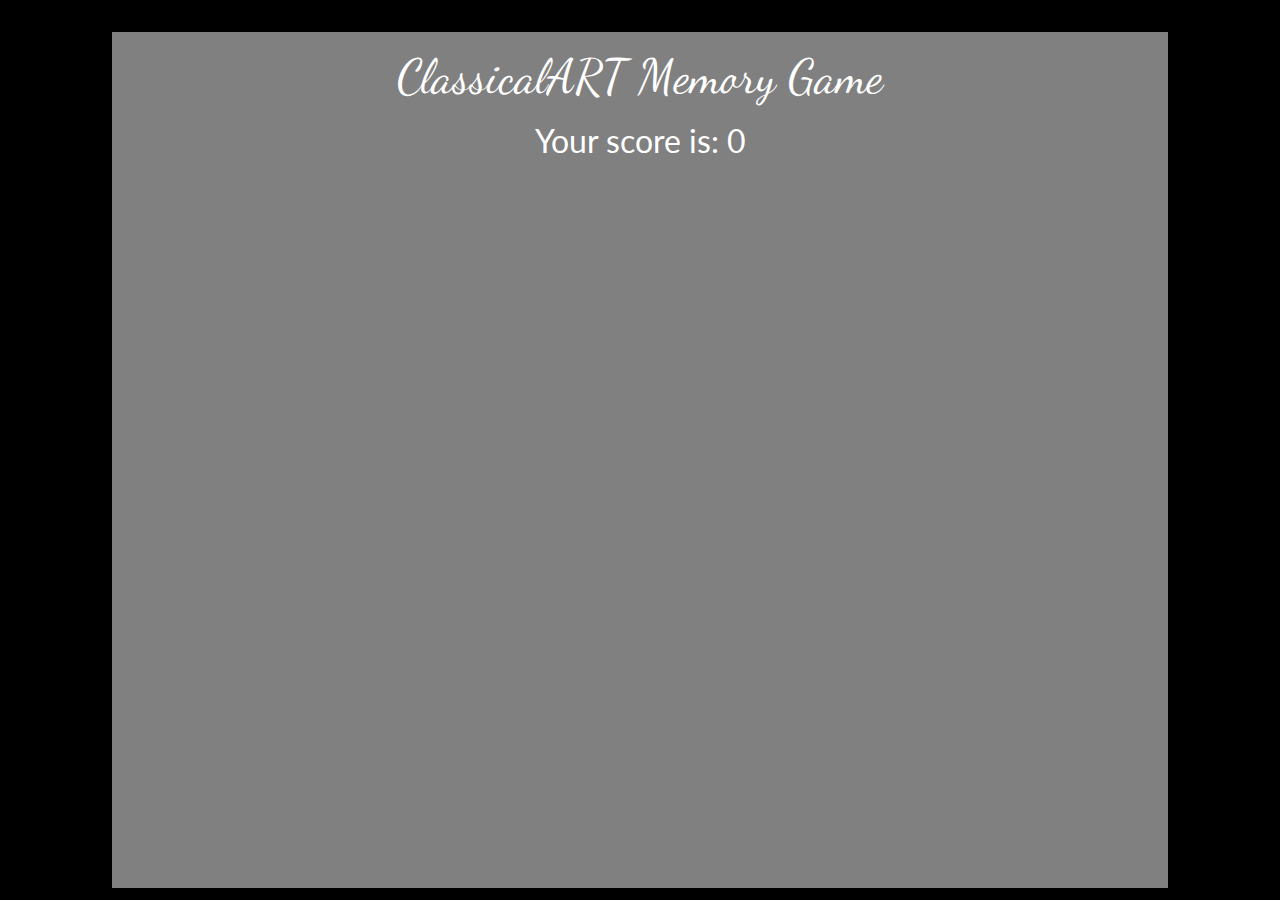
==== index.html @ 51e3afd7 "Grid for cards, no style vol2" ====
<!DOCTYPE html>
<html lang="en">
<head>
    <meta charset="UTF-8">
    <meta http-equiv="X-UA-Compatible" content="IE=edge">
    <meta name="viewport" content="width=device-width, initial-scale=1.0">
    <link rel="stylesheet" href="ClassArtMemGam.css">

<link rel="preconnect" href="https://fonts.googleapis.com">
<link rel="preconnect" href="https://fonts.gstatic.com" crossorigin>
<link
    href="https://fonts.googleapis.com/css2?family=Dancing+Script:wght@400;700&family=Josefin+Sans:wght@400;700&family=Lato:wght@400;700&display=swap"
    rel="stylesheet">

    <title>ClassicalART Memory Game</title>
</head>
<body>
    <main id="container">
    <header>
        <div id="title">ClassicalART Memory Game</div>
        <div id="score">Your score is: 0</div>
    </header>
        <article id="boardgame">
            <div class="card" id="one">
               
            </div>
            <div class="card" id="two">
               
            </div>
            <div class="card" id="three">
               
            </div>
            <div class="card" id="four">
                
            </div>
            <div class="card" id="five">
                
            </div>
            <div class="card" id="six">
            </div>
              
            <div class="card" id="seven"> 
              </div> 

            <div class="card" id="eight">
            </div>

            <div class="card" id="nine">
            </div>
            <div class="card" id="ten">
            </div>
            
            <div class="card" id="eleven">
            </div>
            
            <div class="card" id="twelve">
            </div>
            
        </article>
    </main>
    <coś tam>
</body>
</html>
---- ClassArtMemGam.css ----
body {
    color: white;
    background-color: black;
    font-family: 'Dancing Script', cursive;
    font-family: 'Josefin Sans', sans-serif;
    font-family: 'Lato', sans-serif;
    background-color: black;
}

main {
   margin-top:2rem;
    margin-right: auto;
   margin-left: auto;
    padding:1rem;
    width: 80vw;
    height: auto;
    display: flex;
    flex-direction: column;
    align-content: space-around;
    background-color: black;
    justify-content: center;
    background-color: grey;

}
  
#title {
font-family: 'Dancing Script', cursive;
    font-size: 3rem;
    margin-bottom: 1rem;
   text-align: center;
}

#score {
    font-size: 2rem;
    margin-bottom: 1rem;
    text-align: center;
}

#boardgame {
    width: 80%;
    height: auto;
    margin-left: auto;
    margin-right: auto;
    margin-bottom: 2rem;
    display:grid;
    grid-template-columns: repeat(4, 1fr);
    gap: 2rem;
    place-items: center;
    

}

.card {
    
    overflow: hidden;
    max-width: 300px;
    min-width: 200px;
    max-height: 200px;
    min-height: 200px;
    background-image: url("trianglify.png");
    background-size: cover;
    background-position: center;
    
    /* background-color: yellow; */
    /* background-image: url("card-img/zero.jpg"); */
    /* background-size: cover;
    background-position: center; */

}
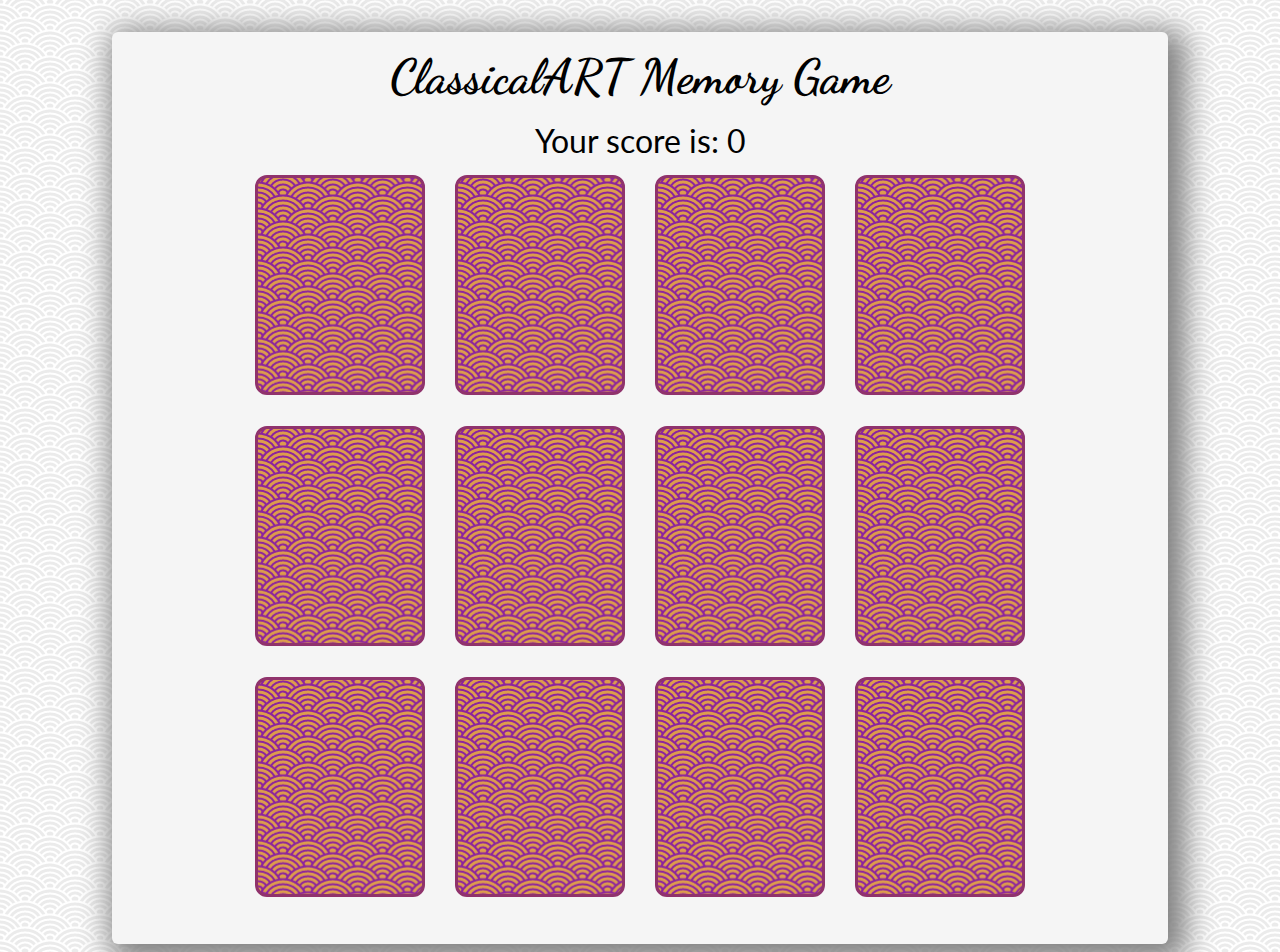
==== commit f6289cdc: "New better style" ====
--- a/index.html
+++ b/index.html
@@ -21,43 +21,22 @@
         <div id="score">Your score is: 0</div>
     </header>
         <article id="boardgame">
-            <div class="card" id="one">
-               
-            </div>
-            <div class="card" id="two">
-               
-            </div>
-            <div class="card" id="three">
-               
-            </div>
-            <div class="card" id="four">
-                
-            </div>
-            <div class="card" id="five">
-                
-            </div>
-            <div class="card" id="six">
-            </div>
-              
-            <div class="card" id="seven"> 
-              </div> 
-
-            <div class="card" id="eight">
-            </div>
-
-            <div class="card" id="nine">
-            </div>
-            <div class="card" id="ten">
-            </div>
-            
-            <div class="card" id="eleven">
-            </div>
-            
-            <div class="card" id="twelve">
-            </div>
+            <div class="card" id="c0"></div>
+            <div class="card" id="c1"></div>
+            <div class="card" id="c2"></div>
+            <div class="card" id="c3"></div>
+            <div class="card" id="c4"></div>
+            <div class="card" id="c5"></div>
+            <div class="card" id="c6"></div>
+            <div class="card" id="c7"></div>
+            <div class="card" id="c8"></div>
+            <div class="card" id="c9"></div>
+            <div class="card" id="c10"></div>
+            <div class="card" id="c11"></div>
             
         </article>
     </main>
     <coś tam>
 </body>
+<script src="ClassArtMemGam.js"></script>
 </html>--- a/ClassArtMemGam.css
+++ b/ClassArtMemGam.css
@@ -1,10 +1,9 @@
 body {
-    color: white;
-    background-color: black;
+    color: black;
     font-family: 'Dancing Script', cursive;
     font-family: 'Josefin Sans', sans-serif;
     font-family: 'Lato', sans-serif;
-    background-color: black;
+    background-image: url(bg-scales.png);
 }
 
 main {
@@ -17,15 +16,17 @@
     display: flex;
     flex-direction: column;
     align-content: space-around;
-    background-color: black;
     justify-content: center;
-    background-color: grey;
+    background-color: #f5f5f5;
+    border-radius: 6px;
+    box-shadow: 8px 8px 30px 10px gray;
 
 }
   
 #title {
 font-family: 'Dancing Script', cursive;
     font-size: 3rem;
+    font-weight: 700;
     margin-bottom: 1rem;
    text-align: center;
 }
@@ -37,8 +38,8 @@
 }
 
 #boardgame {
-    width: 80%;
-    height: auto;
+    width: 60vw;
+    height: 80vh;
     margin-left: auto;
     margin-right: auto;
     margin-bottom: 2rem;
@@ -51,19 +52,26 @@
 }
 
 .card {
+    width: 98%;
+    height: 98%;
+    background-image: url("card-scales.png");
+    border-radius: 12px;
+    border: 3px solid #A03978;
+    filter: brightness(90%);
+    transition: all .2s cubic-bezier(0.165, 0.84, 0.44, 1);
+       
     
-    overflow: hidden;
-    max-width: 300px;
-    min-width: 200px;
-    max-height: 200px;
-    min-height: 200px;
-    background-image: url("trianglify.png");
+
+}
+
+.card:hover {
+    filter: brightness(100%);
+   transform: scale(1.05);
+}
+rewers {
+filter: brightness(100%);
+    transform: scale(1.05);
+    background-image: url("card-img/zero.jpg");
     background-size: cover;
     background-position: center;
-    
-    /* background-color: yellow; */
-    /* background-image: url("card-img/zero.jpg"); */
-    /* background-size: cover;
-    background-position: center; */
-
 }
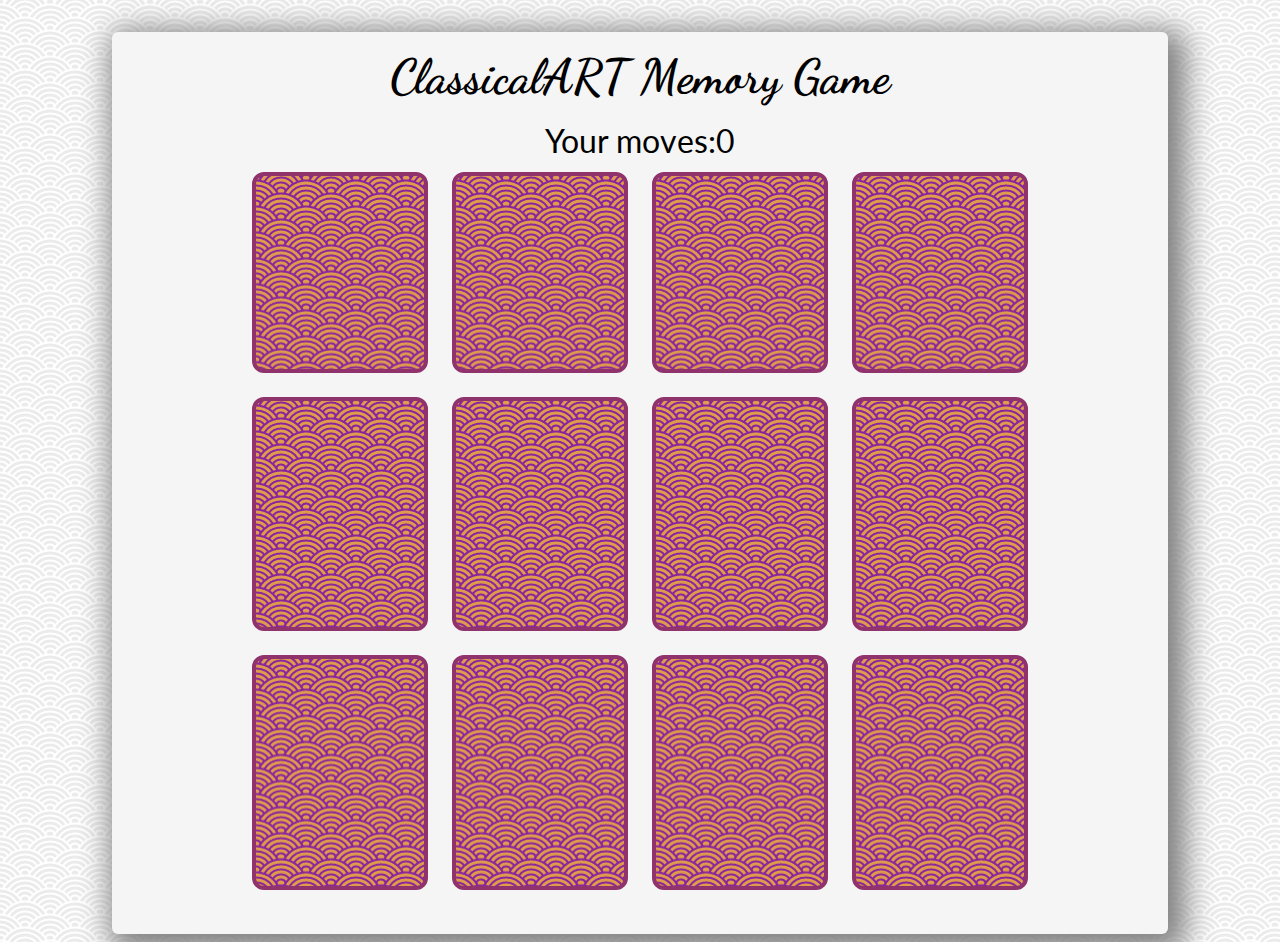
==== commit e15100b1: "cards flip and unflip, game counts turns, shows final message" ====
--- a/index.html
+++ b/index.html
@@ -18,21 +18,21 @@
     <main id="container">
     <header>
         <div id="title">ClassicalART Memory Game</div>
-        <div id="score">Your score is: 0</div>
+        <div id="score">Your moves:0</div>
     </header>
         <article id="boardgame">
-            <div class="card" id="c0"></div>
-            <div class="card" id="c1"></div>
-            <div class="card" id="c2"></div>
-            <div class="card" id="c3"></div>
-            <div class="card" id="c4"></div>
-            <div class="card" id="c5"></div>
-            <div class="card" id="c6"></div>
-            <div class="card" id="c7"></div>
-            <div class="card" id="c8"></div>
-            <div class="card" id="c9"></div>
-            <div class="card" id="c10"></div>
-            <div class="card" id="c11"></div>
+            <div class="card card-unflipped" id="c0"><img src="card-img/three.jpg"></div>
+            <div class="card card-unflipped" id="c1"><img src="card-img/one.jpg"></div>
+            <div class="card card-unflipped" id="c2"><img src="card-img/two.jpg"></div>
+            <div class="card card-unflipped" id="c3"><img src="card-img/three.jpg"></div>
+            <div class="card card-unflipped" id="c4"><img src="card-img/four.jpg"></div>
+            <div class="card card-unflipped" id="c5"><img src="card-img/one.jpg"></div>
+            <div class="card card-unflipped" id="c6"><img src="card-img/five.jpg"></div>
+            <div class="card card-unflipped" id="c7"><img src="card-img/two.jpg"></div>
+            <div class="card card-unflipped" id="c8"><img src="card-img/zero.jpg"></div>
+            <div class="card card-unflipped" id="c9"><img src="card-img/five.jpg"></div>
+            <div class="card card-unflipped" id="c10"><img src="card-img/four.jpg"></div>
+            <div class="card card-unflipped" id="c11"><img src="card-img/zero.jpg"></div>
             
         </article>
     </main>
--- a/ClassArtMemGam.css
+++ b/ClassArtMemGam.css
@@ -12,7 +12,6 @@
    margin-left: auto;
     padding:1rem;
     width: 80vw;
-    height: auto;
     display: flex;
     flex-direction: column;
     align-content: space-around;
@@ -39,7 +38,6 @@
 
 #boardgame {
     width: 60vw;
-    height: 80vh;
     margin-left: auto;
     margin-right: auto;
     margin-bottom: 2rem;
@@ -52,26 +50,55 @@
 }
 
 .card {
-    width: 98%;
-    height: 98%;
-    background-image: url("card-scales.png");
+    width: 100%;
+    height: 100%;
     border-radius: 12px;
-    border: 3px solid #A03978;
-    filter: brightness(90%);
-    transition: all .2s cubic-bezier(0.165, 0.84, 0.44, 1);
-       
-    
-
+    border: 4px solid #A03978;
+    transition: all .3s cubic-bezier(0.165, 0.84, 0.44, 1);
+}
+.card-unflipped {
+background-image: url("card-scales.png");
+filter: brightness(90%);
 }
 
-.card:hover {
-    filter: brightness(100%);
-   transform: scale(1.05);
-}
-rewers {
-filter: brightness(100%);
-    transform: scale(1.05);
-    background-image: url("card-img/zero.jpg");
+.card img {
+    width:100%;
+    height: 100%;
+    border-radius: 8px;
+    visibility: hidden;
     background-size: cover;
     background-position: center;
 }
+
+.card-unflipped:hover {
+    filter: brightness(100%);
+   transform: scale(1.05);
+   cursor: pointer;
+}
+
+.flipped img {
+    width: 100%;
+    height: 100%;
+    filter: brightness(100%);
+    visibility: visible;
+    background-size: cover;
+    background-position: center;
+}
+
+.matched {
+    visibility: hidden;
+    border: 0px;
+}
+.matched img{
+    visibility: hidden;
+    
+}
+/*inne takie
+.disabled {
+    color: black;
+}
+.hiding {
+    color:black;
+}
+
+*/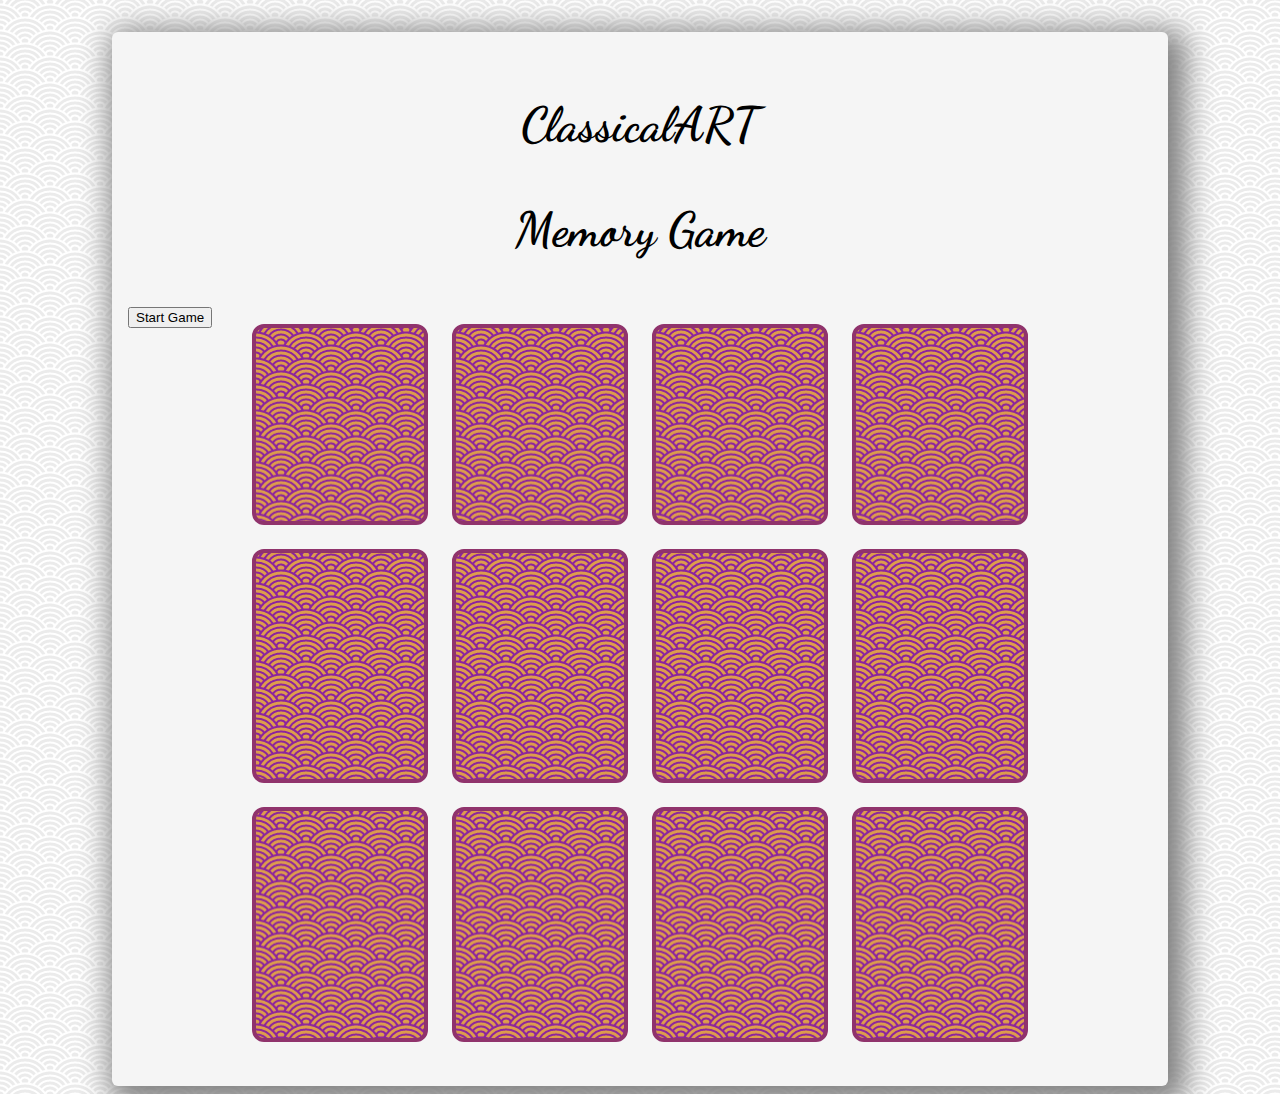
==== commit 4fa85b25: "button" ====
--- a/index.html
+++ b/index.html
@@ -13,12 +13,17 @@
     rel="stylesheet">
 
     <title>ClassicalART Memory Game</title>
+
 </head>
 <body>
     <main id="container">
     <header>
-        <div id="title">ClassicalART Memory Game</div>
-        <div id="score">Your moves:0</div>
+        <div id="title">
+            <p class="funny">ClassicalART</p>
+            <p>Memory Game</p>
+        </div>
+        <!-- <div id="score">Your moves:0</div> -->
+        <button type="button" id="start">Start Game</button>
     </header>
         <article id="boardgame">
             <div class="card card-unflipped" id="c0"><img src="card-img/three.jpg"></div>
@@ -36,7 +41,6 @@
             
         </article>
     </main>
-    <coś tam>
 </body>
 <script src="ClassArtMemGam.js"></script>
 </html>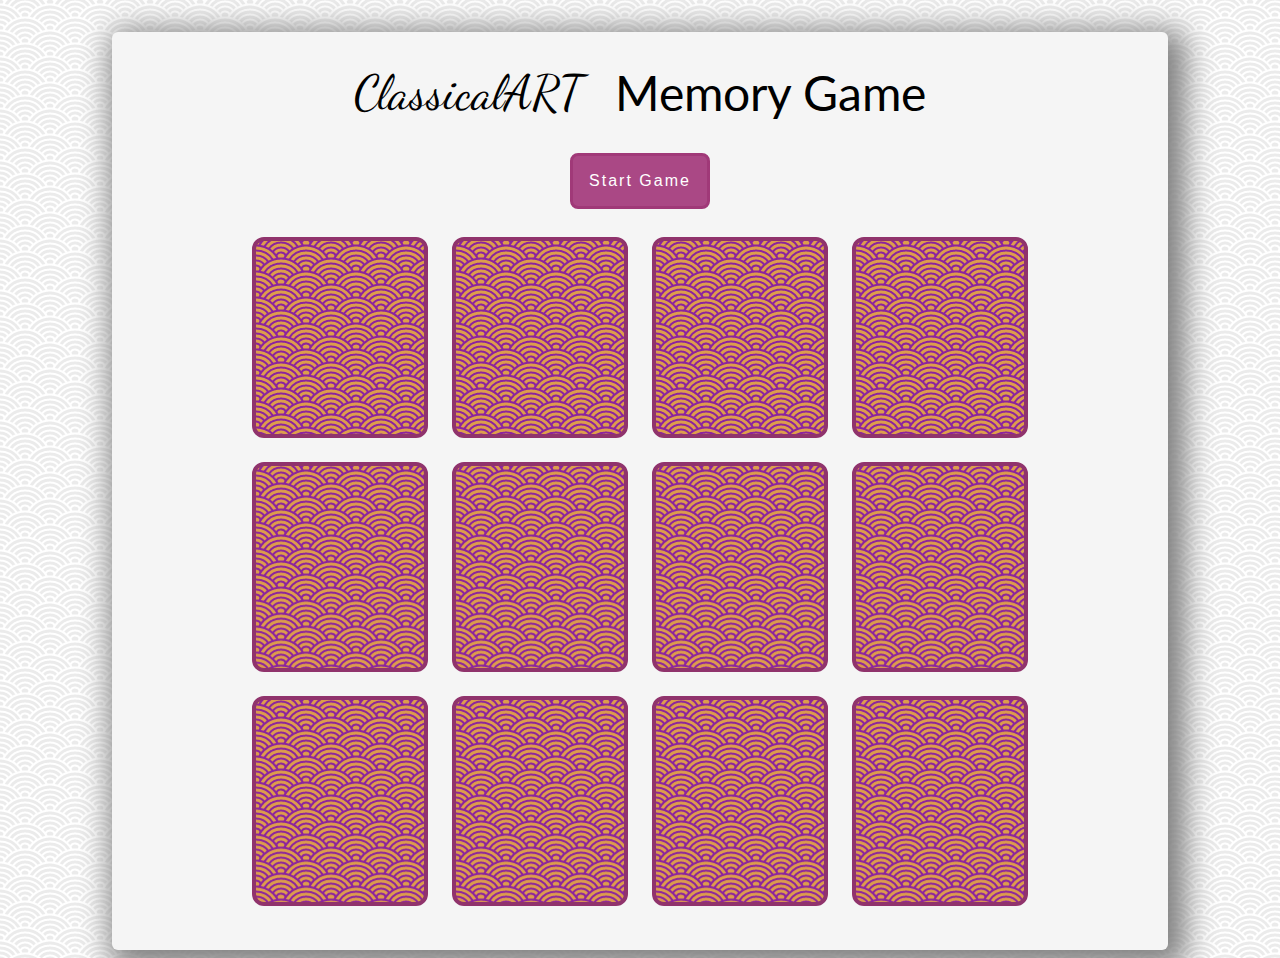
==== commit ee61974a: "working game" ====
--- a/index.html
+++ b/index.html
@@ -22,9 +22,11 @@
             <p class="funny">ClassicalART</p>
             <p>Memory Game</p>
         </div>
+        <div id="score"></div>
         <!-- <div id="score">Your moves:0</div> -->
-        <button type="button" id="start">Start Game</button>
+        <button type="button" id="start" class="gameNotStarted">Start Game</button>
     </header>
+   
         <article id="boardgame">
             <div class="card card-unflipped" id="c0"><img src="card-img/three.jpg"></div>
             <div class="card card-unflipped" id="c1"><img src="card-img/one.jpg"></div>
--- a/ClassArtMemGam.css
+++ b/ClassArtMemGam.css
@@ -1,8 +1,8 @@
 body {
     color: black;
-    font-family: 'Dancing Script', cursive;
     font-family: 'Josefin Sans', sans-serif;
-    font-family: 'Lato', sans-serif;
+    font-family: 'Lato', sans-serif;       
+    user-select: none;
     background-image: url(bg-scales.png);
 }
 
@@ -21,13 +21,52 @@
     box-shadow: 8px 8px 30px 10px gray;
 
 }
+header {
+    display: flex;
+    flex-direction: column;
+    align-items: center;
+}
   
 #title {
+
+    font-size: 3rem;
+    
+   text-align: center;
+display: flex;
+    justify-content: space-evenly;
+}
+
+#title p {
+    margin:1rem;
+}
+
+.funny {
 font-family: 'Dancing Script', cursive;
-    font-size: 3rem;
-    font-weight: 700;
-    margin-bottom: 1rem;
-   text-align: center;
+}
+
+#start {
+margin-bottom: 2rem;
+padding: 1rem;
+background-color: #AA4885;
+border: #A03978 solid ;
+border-radius: 8px;
+color: white;
+width: fit-content;
+font-size: medium;
+letter-spacing: 2px;
+transition: transform .3s cubic-bezier(0.165, 0.84, 0.44, 1);
+}
+
+
+.disabled {
+    filter: brightness(90%);
+    transform:unset;
+}
+
+.gameNotStarted:hover {
+    transform: scale(1.05);
+        cursor: pointer;
+
 }
 
 #score {
@@ -70,7 +109,7 @@
     background-position: center;
 }
 
-.card-unflipped:hover {
+.gameStarted:hover {
     filter: brightness(100%);
    transform: scale(1.05);
    cursor: pointer;
@@ -93,12 +132,9 @@
     visibility: hidden;
     
 }
-/*inne takie
-.disabled {
-    color: black;
-}
-.hiding {
-    color:black;
+
+.endPanel {
+    text-align: center;
+    
 }
 
-*/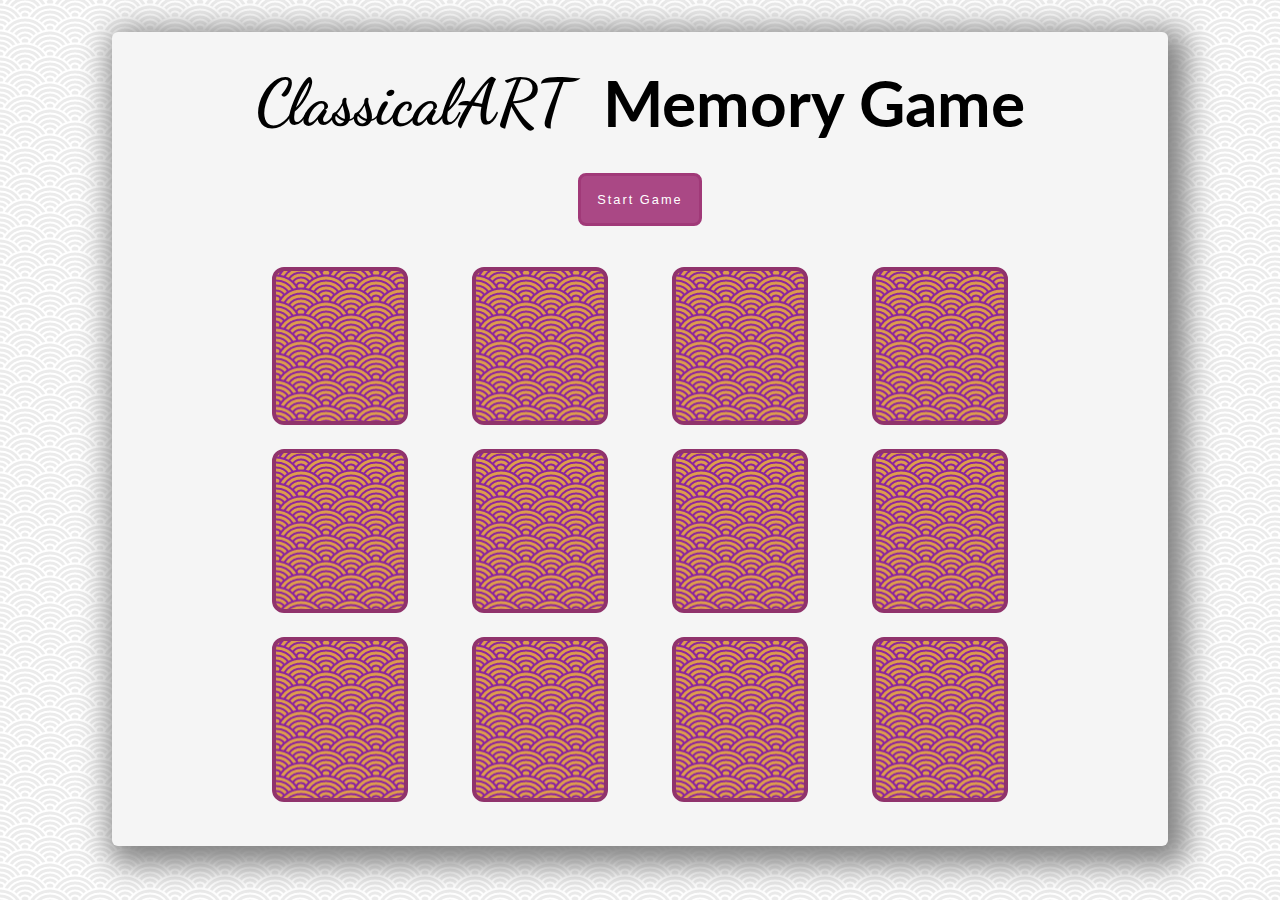
==== commit 8986504c: "fixed title" ====
--- a/index.html
+++ b/index.html
@@ -17,17 +17,22 @@
 </head>
 <body>
     <main id="container">
-    <header>
-        <div id="title">
-            <p class="funny">ClassicalART</p>
-            <p>Memory Game</p>
-        </div>
-        <div id="score"></div>
-        <!-- <div id="score">Your moves:0</div> -->
-        <button type="button" id="start" class="gameNotStarted">Start Game</button>
-    </header>
+    
+        <header>
+            <div id="title">
+                <h1 class="funny">ClassicalART</h1>
+                <h1>Memory Game</h1>
+            </div>
+            
+            <div id="score"></div>
+            
+            <button 
+            type="button" 
+            id="start" 
+            class="gameNotStarted">Start Game</button>
+        </header>
    
-        <article id="boardgame">
+        <section id="boardgame">
             <div class="card card-unflipped" id="c0"><img src="card-img/three.jpg"></div>
             <div class="card card-unflipped" id="c1"><img src="card-img/one.jpg"></div>
             <div class="card card-unflipped" id="c2"><img src="card-img/two.jpg"></div>
@@ -41,7 +46,7 @@
             <div class="card card-unflipped" id="c10"><img src="card-img/four.jpg"></div>
             <div class="card card-unflipped" id="c11"><img src="card-img/zero.jpg"></div>
             
-        </article>
+        </section>
     </main>
 </body>
 <script src="ClassArtMemGam.js"></script>
--- a/ClassArtMemGam.css
+++ b/ClassArtMemGam.css
@@ -22,22 +22,22 @@
 
 }
 header {
+    width: 100%;
+    font-size: 1.5em;
     display: flex;
     flex-direction: column;
     align-items: center;
 }
   
 #title {
+    text-align: center;
+    display: flex;
+    }
 
-    font-size: 3rem;
-    
-   text-align: center;
-display: flex;
-    justify-content: space-evenly;
-}
-
-#title p {
-    margin:1rem;
+h1 {
+    font-size: 5vw;
+    display: inline;
+    margin: .25em;
 }
 
 .funny {
@@ -45,14 +45,14 @@
 }
 
 #start {
-margin-bottom: 2rem;
+margin-bottom: 5vh;
 padding: 1rem;
 background-color: #AA4885;
 border: #A03978 solid ;
 border-radius: 8px;
 color: white;
 width: fit-content;
-font-size: medium;
+font-size: 1vw;
 letter-spacing: 2px;
 transition: transform .3s cubic-bezier(0.165, 0.84, 0.44, 1);
 }
@@ -89,7 +89,7 @@
 }
 
 .card {
-    width: 100%;
+    max-width: 10vw;
     height: 100%;
     border-radius: 12px;
     border: 4px solid #A03978;
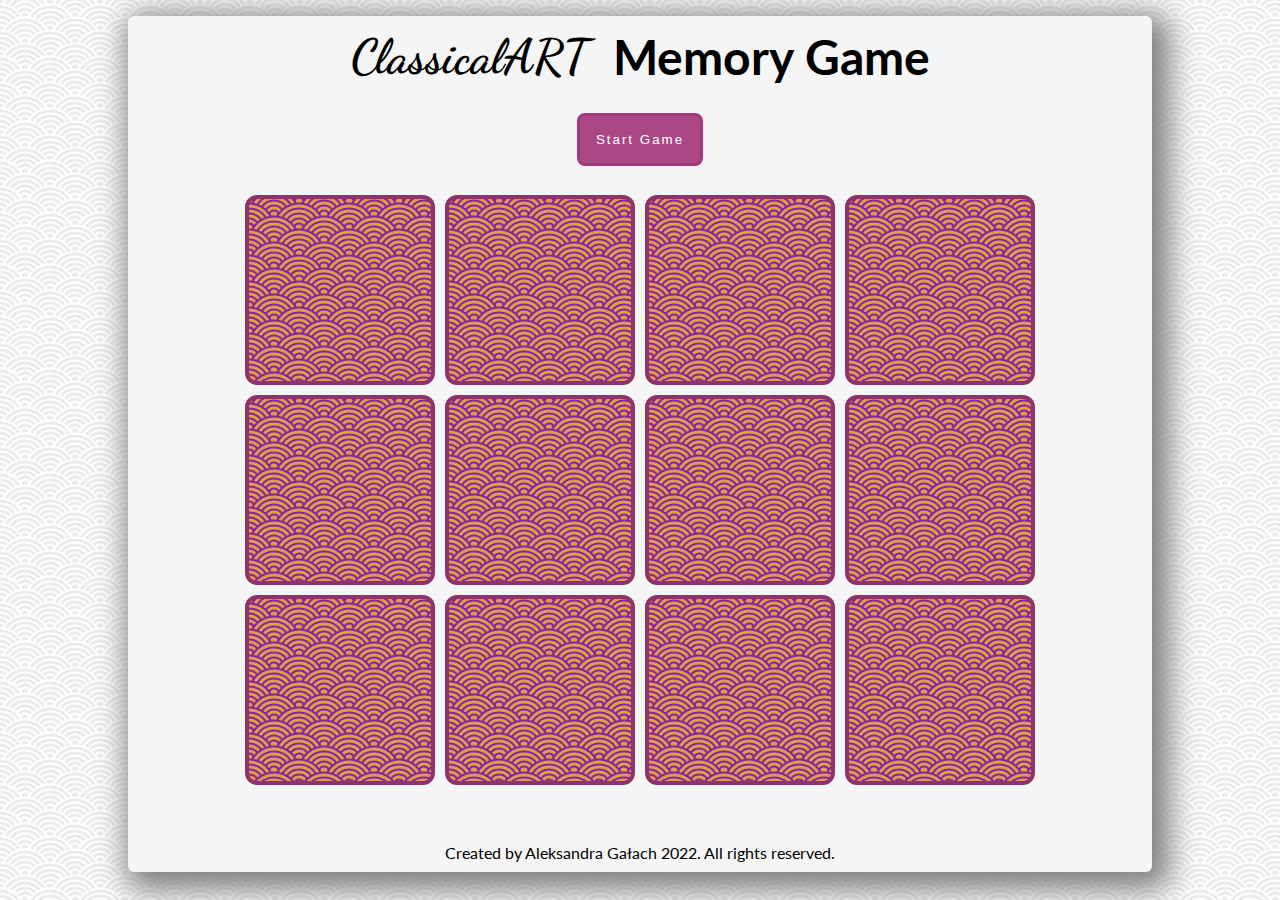
==== commit 9cf57410: "added footer" ====
--- a/index.html
+++ b/index.html
@@ -47,6 +47,9 @@
             <div class="card card-unflipped" id="c11"><img src="card-img/zero.jpg"></div>
             
         </section>
+        <footer>
+            Created by <a href="https://www.aleksandragalach.link/">Aleksandra Gałach</a> 2022. All rights reserved.
+        </footer>
     </main>
 </body>
 <script src="ClassArtMemGam.js"></script>
--- a/ClassArtMemGam.css
+++ b/ClassArtMemGam.css
@@ -1,16 +1,24 @@
 body {
     color: black;
-    font-family: 'Josefin Sans', sans-serif;
     font-family: 'Lato', sans-serif;       
     user-select: none;
     background-image: url(bg-scales.png);
+    box-sizing: border-box;
+}
+
+a {
+    text-decoration: none;
+    color: black;
+    
+}
+a:hover {
+    color: #A03978
 }
 
 main {
-   margin-top:2rem;
+    margin-top: 1rem;
     margin-right: auto;
-   margin-left: auto;
-    padding:1rem;
+    margin-left: auto;
     width: 80vw;
     display: flex;
     flex-direction: column;
@@ -23,10 +31,20 @@
 }
 header {
     width: 100%;
-    font-size: 1.5em;
     display: flex;
     flex-direction: column;
     align-items: center;
+    font-size: 1.5em;
+}
+
+@media(max-width: 40em) {
+    header {
+        font-size: 0.7em;
+    }
+    #start {
+    font-size: 0.7em;
+
+    }
 }
   
 #title {
@@ -35,7 +53,6 @@
     }
 
 h1 {
-    font-size: 5vw;
     display: inline;
     margin: .25em;
 }
@@ -45,14 +62,13 @@
 }
 
 #start {
-margin-bottom: 5vh;
+margin-bottom: 1em;
 padding: 1rem;
 background-color: #AA4885;
 border: #A03978 solid ;
 border-radius: 8px;
 color: white;
 width: fit-content;
-font-size: 1vw;
 letter-spacing: 2px;
 transition: transform .3s cubic-bezier(0.165, 0.84, 0.44, 1);
 }
@@ -76,21 +92,17 @@
 }
 
 #boardgame {
-    width: 60vw;
     margin-left: auto;
     margin-right: auto;
+    padding: 1em;
     margin-bottom: 2rem;
     display:grid;
-    grid-template-columns: repeat(4, 1fr);
-    gap: 2rem;
+    grid-template-columns: repeat(4, minmax(50px, 190px));
+    gap: 10px;
     place-items: center;
-    
-
 }
 
 .card {
-    max-width: 10vw;
-    height: 100%;
     border-radius: 12px;
     border: 4px solid #A03978;
     transition: all .3s cubic-bezier(0.165, 0.84, 0.44, 1);
@@ -102,11 +114,12 @@
 
 .card img {
     width:100%;
-    height: 100%;
+    display: block;
+    object-fit: cover;
+    aspect-ratio: 1/1;
     border-radius: 8px;
     visibility: hidden;
-    background-size: cover;
-    background-position: center;
+   
 }
 
 .gameStarted:hover {
@@ -116,12 +129,10 @@
 }
 
 .flipped img {
-    width: 100%;
-    height: 100%;
+ 
     filter: brightness(100%);
     visibility: visible;
-    background-size: cover;
-    background-position: center;
+   
 }
 
 .matched {
@@ -138,3 +149,8 @@
     
 }
 
+footer {
+    text-align: center;
+    margin: 10px;
+}
+
